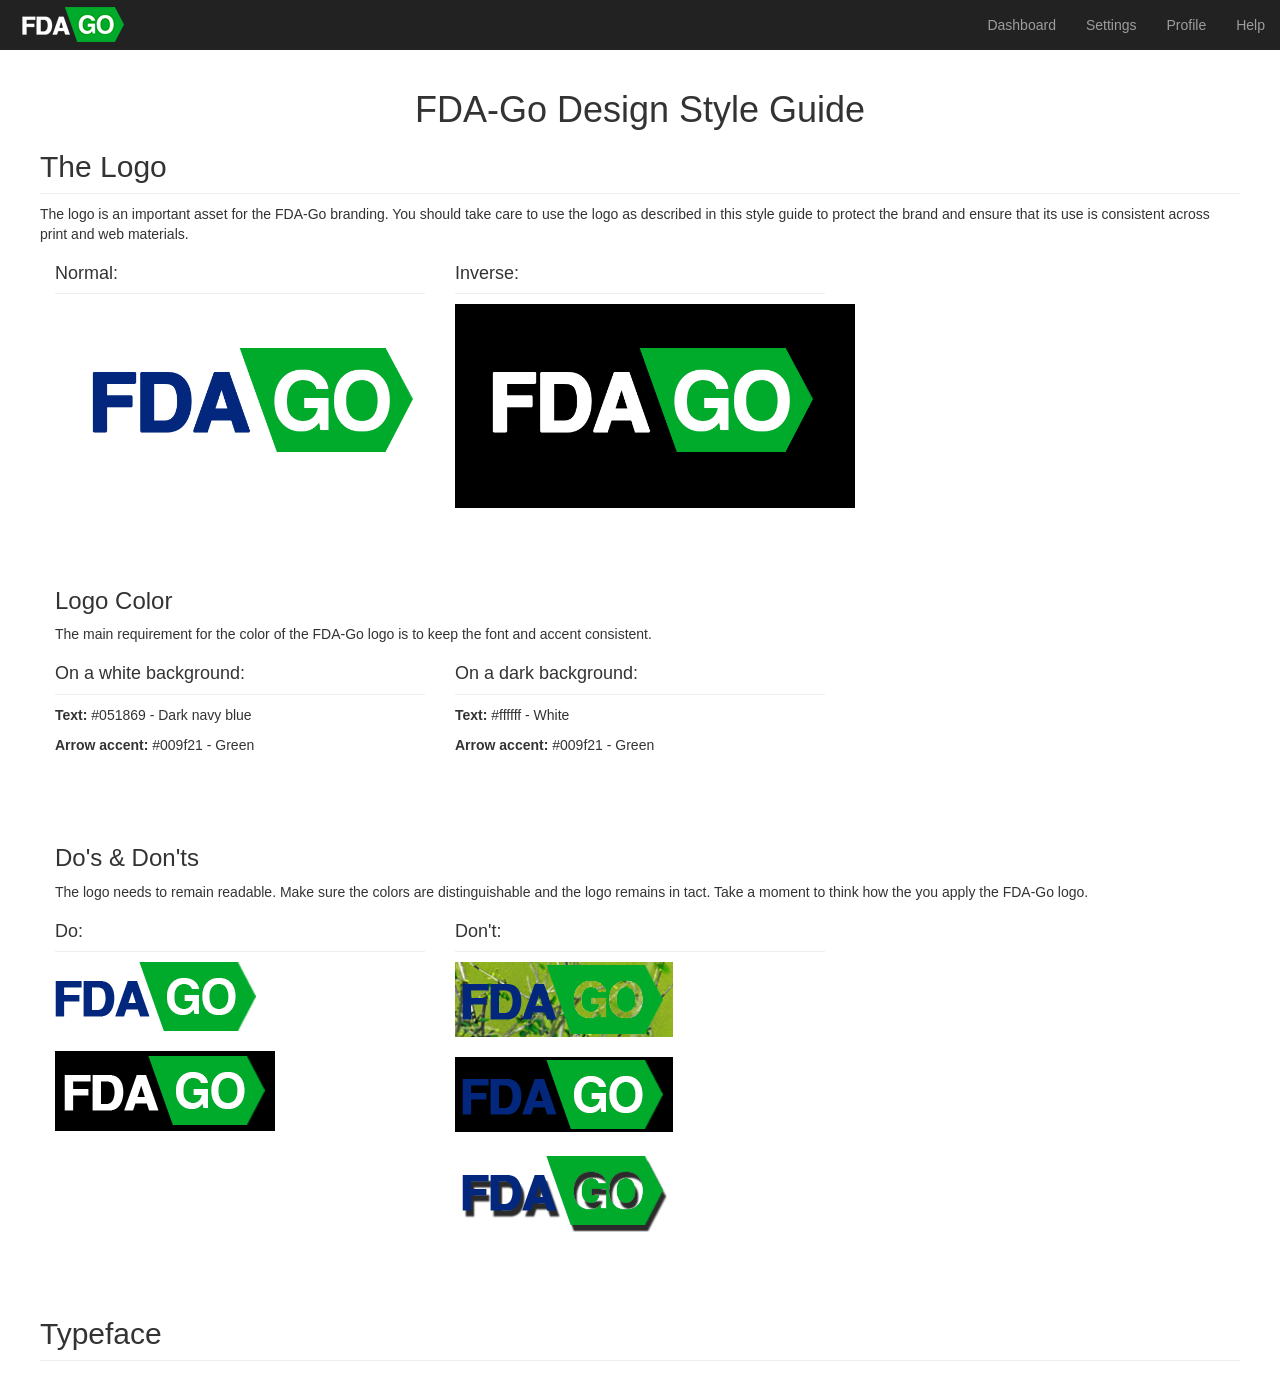
==== style-guide/index.html @ 35e18837 "updated content for style guide" ====
<!DOCTYPE html>
<html lang="en">
  <head>
    <meta charset="utf-8">
    <meta http-equiv="X-UA-Compatible" content="IE=edge">
    <meta name="viewport" content="width=device-width, initial-scale=1">
    <!-- The above 3 meta tags *must* come first in the head; any other head content must come *after* these tags -->
    <meta name="description" content="">
    <meta name="author" content="">
    <link rel="icon" href="./images/favicon.ico">

    <title>Dashboard Template for Bootstrap</title>

    <!-- Bootstrap core CSS -->
    <link href="./lib/bootstrap/css/bootstrap.min.css" rel="stylesheet">

    <!-- Custom styles for this template -->
    <link href="./styles/dashboard.css" rel="stylesheet">

    <!-- Just for debugging purposes. Don't actually copy these 2 lines! -->
    <!--[if lt IE 9]><script src="../../assets/js/ie8-responsive-file-warning.js"></script><![endif]-->
    <script src="./scripts/ie-emulation-modes-warning.js"></script>

    <!-- HTML5 shim and Respond.js for IE8 support of HTML5 elements and media queries -->
    <!--[if lt IE 9]>
      <script src="https://oss.maxcdn.com/html5shiv/3.7.2/html5shiv.min.js"></script>
      <script src="https://oss.maxcdn.com/respond/1.4.2/respond.min.js"></script>
    <![endif]-->
  </head>

  <body>

    <nav class="navbar navbar-inverse navbar-fixed-top">
      <div class="container-fluid">
        <div class="navbar-header">
          <button type="button" class="navbar-toggle collapsed" data-toggle="collapse" data-target="#navbar" aria-expanded="false" aria-controls="navbar">
            <span class="sr-only">Toggle navigation</span>
            <span class="icon-bar"></span>
            <span class="icon-bar"></span>
            <span class="icon-bar"></span>
          </button>
          <a class="navbar-brand" href="#">
            <img src="./images/fda-go-logo-s-white.png" alt="FDA Go" />
          </a>
        </div>
        <div id="navbar" class="navbar-collapse collapse">
          <ul class="nav navbar-nav navbar-right">
            <li><a href="#dashboard">Dashboard</a></li>
            <li><a href="#settings">Settings</a></li>
            <li><a href="#">Profile</a></li>
            <li><a href="#">Help</a></li>
          </ul>
        </div>
      </div>
    </nav>

    <div class="container-fluid">
      <div class="row main">
        <h1 class="center">FDA-Go Design Style Guide</h1>
        <div id="dashboard" >
          <h2 class="sub-header">The Logo</h2>

          <p>The logo is an important asset for the FDA-Go branding. You should take care to use the logo as described in this style guide to protect the brand and ensure that its use is consistent across print and web materials.</p>

          <div class="container-fluid">
            <div class="row">
              <div class="col-xs-12 col-md-4">
                <h4 class="sub-header">Normal:</h4>
                <img src="./images/fda-go-logo-xl.png" width="400px"/>
              </div>
              <div class="col-xs-6 col-md-4">
              <h4 class="sub-header">Inverse:</h4>
                <img src="./images/fda-go-logo-xl-inverse.png" width="400px"/>
              </div>
            </div><br><br><br>
            <h3>Logo Color</h3>
            <p>The main requirement for the color of the FDA-Go logo is to keep the font and accent consistent.
             <div class="row">
              <div class="col-xs-12 col-md-4">
                <h4 class="sub-header success">On a white background:</h4>
                <p><strong>Text:</strong> #051869 - Dark navy blue</p>
                <p><strong>Arrow accent:</strong> #009f21 - Green</p>
              </div>
              <div class="col-xs-6 col-md-4">
                <h4 class="sub-header error">On a dark background:</h4>
                <p><strong>Text:</strong> #ffffff - White</p>
                <p><strong>Arrow accent:</strong> #009f21 - Green</p>
              </div>
            </div><br><br><br>

            <h3>Do's &amp; Don'ts</h3>
            <p>The logo needs to remain readable. Make sure the colors are distinguishable and the logo remains in tact. Take a moment to think how the you apply the FDA-Go logo. <p>
            <div class="row">
              <div class="col-xs-12 col-md-4">
                <h4 class="sub-header success">Do:</h4>
                <img src="./images/fda-go-logo-l.png"/><br><br>
                <img src="./images/fda-go-logo-l-inverse.png"/>
              </div>
              <div class="col-xs-6 col-md-4">
              <h4 class="sub-header error">Don't:</h4>
                <img src="./images/dont-fda-go-logo-l.png"/><br><br>
                <img src="./images/dont-fda-go-logo-l-inverse.png"/><br><br>
                <img src="./images/dont-fda-go-logo-l-2.png"/>
              </div>
            </div>
          </div></div><br><br><br>


          <div id="settings">
            <h2 class="sub-header">Typeface</h2>
          </div>

          
        </div>

        

      </div>
    </div>

    <!-- Bootstrap core JavaScript
    ================================================== -->
    <!-- Placed at the end of the document so the pages load faster -->
    <script src="./lib/jquery/jquery.min.js"></script>
    <script src="./lib/bootstrap/js/bootstrap.min.js"></script>
    <!-- IE10 viewport hack for Surface/desktop Windows 8 bug -->
    <script src="./scripts/ie10-viewport-bug-workaround.js"></script>
  </body>
</html>
---- style-guide/styles/dashboard.css ----
/*
 * Base structure
 */

/* Move down content because we have a fixed navbar that is 50px tall */
body {
  padding-top: 50px;
}


/*
 * Global add-ons
 */

.sub-header {
  padding-bottom: 10px;
  border-bottom: 1px solid #eee;
}
.center {
  text-align: center;
}

/*
 * Top navigation
 * Hide default border to remove 1px line.
 */
.navbar-fixed-top {
  border: 0;
}
.navbar-brand {
  padding: 7px;
  margin-left: 0 !important;
}

/*
 * Sidebar
 */

/* Hide for mobile, show later */
.sidebar {
  display: none;
}
@media (min-width: 768px) {
  .sidebar {
    position: fixed;
    top: 51px;
    bottom: 0;
    left: 0;
    z-index: 1000;
    display: block;
    padding: 20px;
    overflow-x: hidden;
    overflow-y: auto; /* Scrollable contents if viewport is shorter than content. */
    background-color: #f5f5f5;
    border-right: 1px solid #eee;
  }
}

/* Sidebar navigation */
.nav-sidebar {
  margin-right: -21px; /* 20px padding + 1px border */
  margin-bottom: 20px;
  margin-left: -20px;
}
.nav-sidebar > li > a {
  padding-right: 20px;
  padding-left: 20px;
}
.nav-sidebar > .active > a,
.nav-sidebar > .active > a:hover,
.nav-sidebar > .active > a:focus {
  color: #fff;
  background-color: #428bca;
}


/*
 * Main content
 */

.main {
  padding: 20px;
}
@media (min-width: 768px) {
  .main {
    padding-right: 40px;
    padding-left: 40px;
  }
}
.main .page-header {
  margin-top: 0;
}


/*
 * Placeholder dashboard ideas
 */

.placeholders {
  margin-bottom: 30px;
  text-align: center;
}
.placeholders h4 {
  margin-bottom: 0;
}
.placeholder {
  margin-bottom: 20px;
}
.placeholder img {
  display: inline-block;
  border-radius: 50%;
}
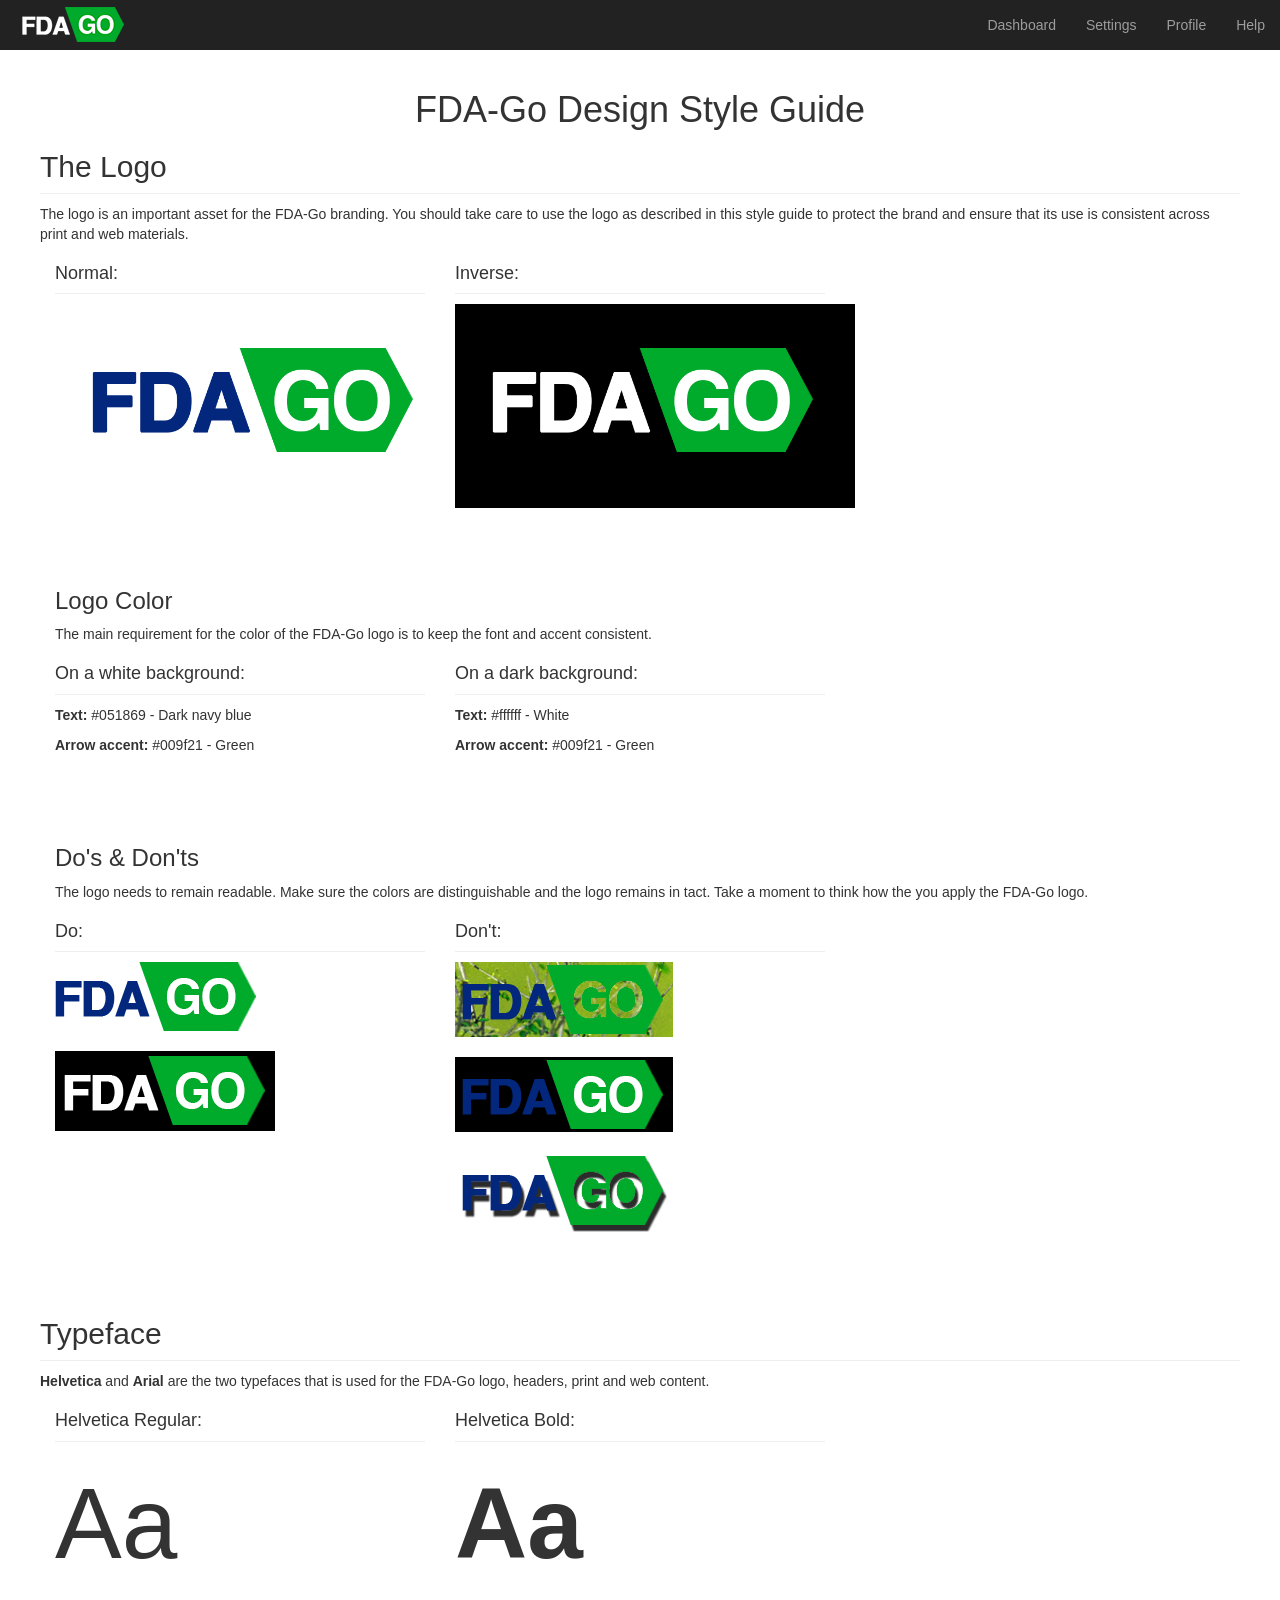
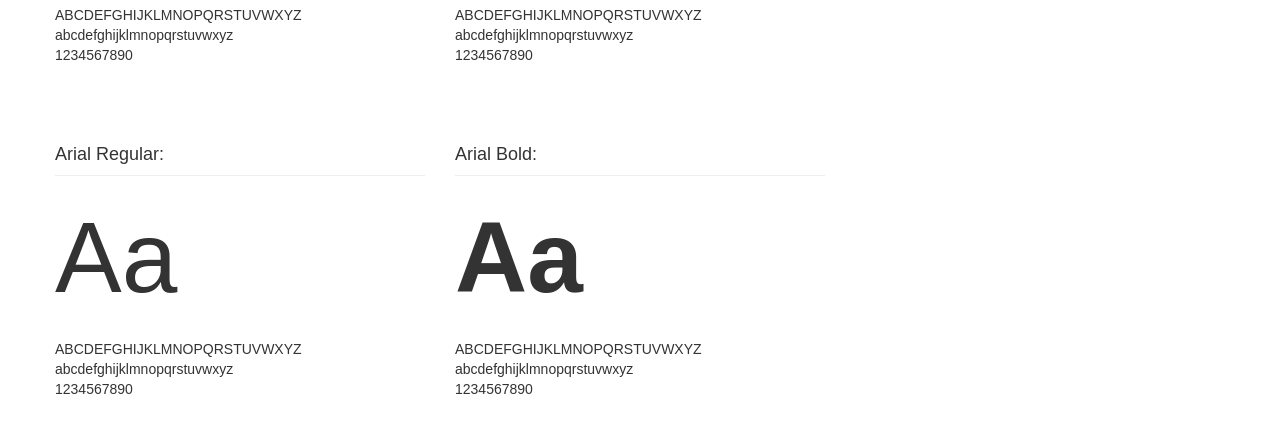
==== commit c570c962: "Added fonts and colors" ====
--- a/style-guide/index.html
+++ b/style-guide/index.html
@@ -109,9 +109,55 @@
 
           <div id="settings">
             <h2 class="sub-header">Typeface</h2>
+            <p><strong>Helvetica</strong> and <strong>Arial</strong> are the two typefaces that is used for the FDA-Go logo, headers, print and web content.</p>
+
+            <div class="container-fluid">
+              <div class="row">
+                <div class="col-xs-12 col-md-4">
+                  <h4 class="sub-header">Helvetica Regular:</h4>
+                  <div class="type-h-reg">
+                    <p><span>Aa</span></p>
+                    <p>ABCDEFGHIJKLMNOPQRSTUVWXYZ<br>
+                      abcdefghijklmnopqrstuvwxyz<br>
+                      1234567890</p>
+                  </div>
+                </div>
+                <div class="col-xs-6 col-md-4">
+                  <h4 class="sub-header">Helvetica Bold:</h4>
+                  <div class="type-h-bold">
+                    <p><span>Aa</span></p>
+                    <p>ABCDEFGHIJKLMNOPQRSTUVWXYZ<br>
+                      abcdefghijklmnopqrstuvwxyz<br>
+                      1234567890</p>
+                  </div>
+                </div>
+              </div>
+
+              <br><br><br>
+              <div class="row">
+                <div class="col-xs-12 col-md-4">
+                  <h4 class="sub-header">Arial Regular:</h4>
+                  <div class="type-a-reg">
+                    <p><span>Aa</span></p>
+                    <p>ABCDEFGHIJKLMNOPQRSTUVWXYZ<br>
+                      abcdefghijklmnopqrstuvwxyz<br>
+                      1234567890</p>
+                  </div>
+                </div>
+                <div class="col-xs-6 col-md-4">
+                  <h4 class="sub-header">Arial Bold:</h4>
+                  <div class="type-a-bold">
+                    <p><span>Aa</span></p>
+                    <p>ABCDEFGHIJKLMNOPQRSTUVWXYZ<br>
+                      abcdefghijklmnopqrstuvwxyz<br>
+                      1234567890</p>
+                  </div>
+                </div>
+              </div>
+            </div>
           </div>
 
-          
+
         </div>
 
         
--- a/style-guide/styles/dashboard.css
+++ b/style-guide/styles/dashboard.css
@@ -91,6 +91,20 @@
   margin-top: 0;
 }
 
+.type-h-reg span,
+.type-h-bold span,
+.type-a-reg span,
+.type-a-bold span{
+  font-size: 100px;
+}
+.type-h-bold span,
+.type-a-bold span{
+  font-weight: bold;
+}
+.type-a-reg span, .type-a-bold span {
+  font-family: "Arial";
+}
+
 
 /*
  * Placeholder dashboard ideas
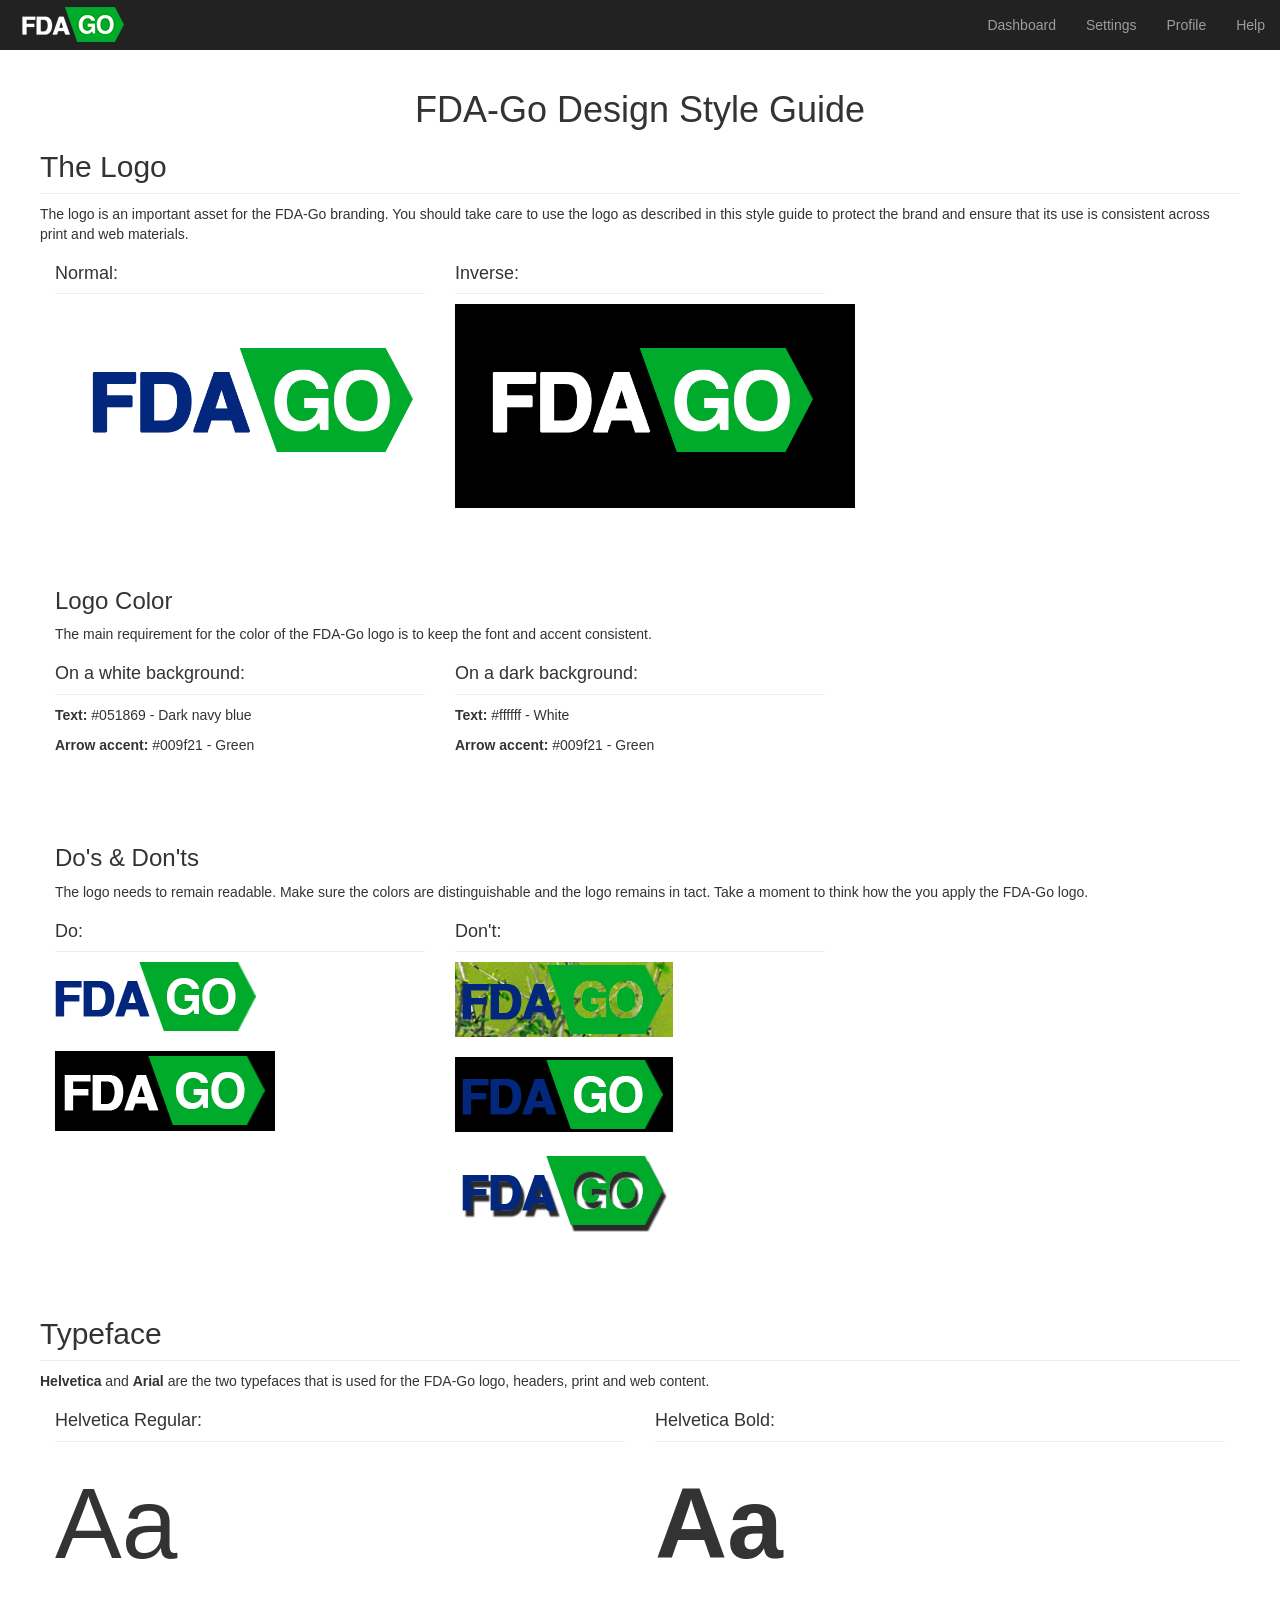
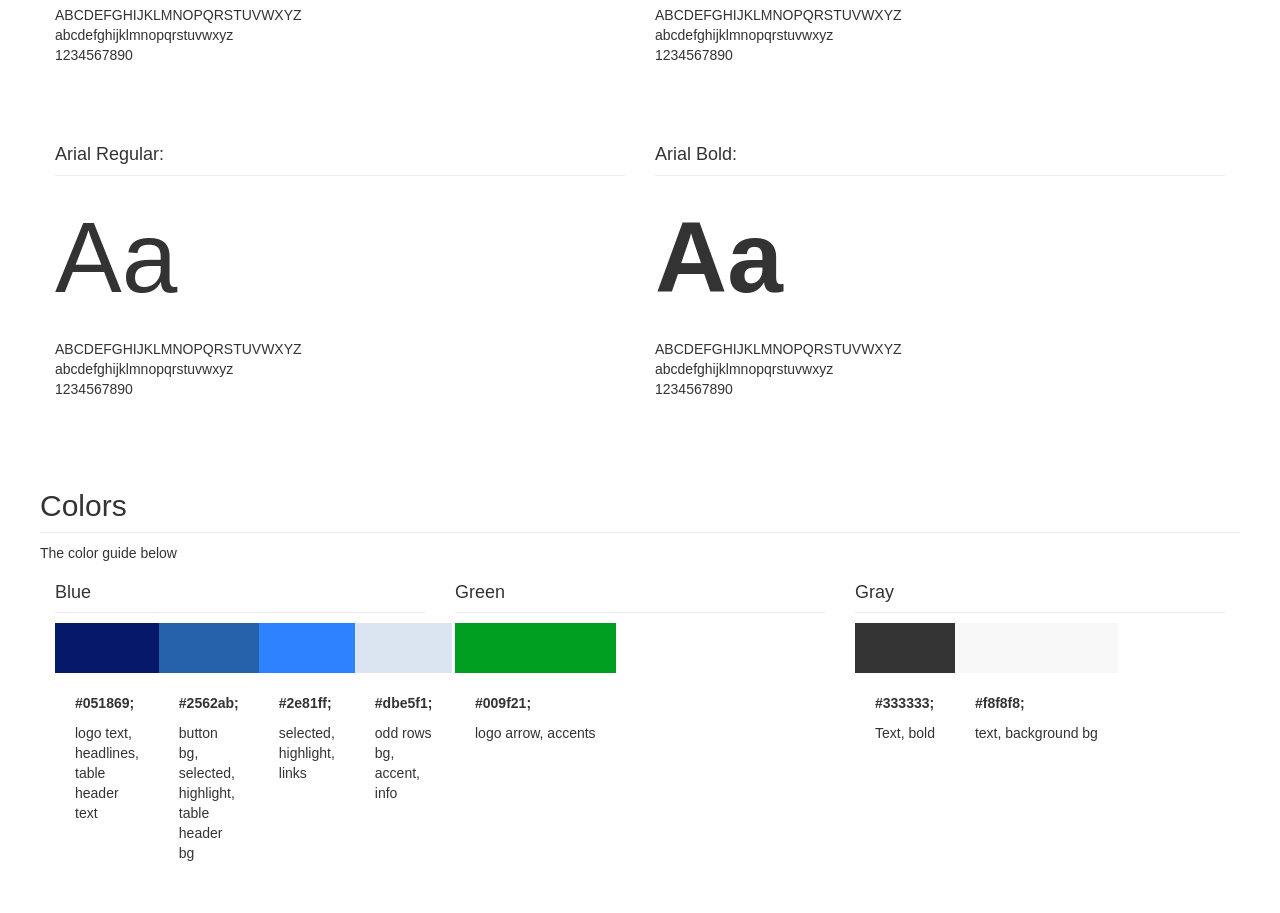
==== commit 3602b01b: "Added color guide." ====
--- a/style-guide/index.html
+++ b/style-guide/index.html
@@ -113,7 +113,7 @@
 
             <div class="container-fluid">
               <div class="row">
-                <div class="col-xs-12 col-md-4">
+                <div class="col-xs-12 col-md-6">
                   <h4 class="sub-header">Helvetica Regular:</h4>
                   <div class="type-h-reg">
                     <p><span>Aa</span></p>
@@ -122,7 +122,7 @@
                       1234567890</p>
                   </div>
                 </div>
-                <div class="col-xs-6 col-md-4">
+                <div class="col-xs-6 col-md-6">
                   <h4 class="sub-header">Helvetica Bold:</h4>
                   <div class="type-h-bold">
                     <p><span>Aa</span></p>
@@ -135,7 +135,7 @@
 
               <br><br><br>
               <div class="row">
-                <div class="col-xs-12 col-md-4">
+                <div class="col-xs-12 col-md-6">
                   <h4 class="sub-header">Arial Regular:</h4>
                   <div class="type-a-reg">
                     <p><span>Aa</span></p>
@@ -144,7 +144,7 @@
                       1234567890</p>
                   </div>
                 </div>
-                <div class="col-xs-6 col-md-4">
+                <div class="col-xs-6 col-md-6">
                   <h4 class="sub-header">Arial Bold:</h4>
                   <div class="type-a-bold">
                     <p><span>Aa</span></p>
@@ -155,9 +155,66 @@
                 </div>
               </div>
             </div>
+          </div><br><br><br>
+
+          <div id="colors">
+            <h2 class="sub-header">Colors</h2>
+            <p>The color guide below </p>
+
+            <div class="container-fluid">
+              <div class="row">
+                <div class="col-xs-12 col-md-4">
+                  <h4 class="sub-header">Blue</h4>
+                  <table>
+                    <thead>
+                      <th class="blue1"></th>
+                      <th class="blue2"></th>
+                      <th class="blue3"></th>
+                      <th class="blue4"></th>
+                    <thead>
+                    <tbody>
+                      <tr>
+                        <td><p><strong>#051869;</strong></p><p>logo text, headlines, table header text</td>
+                        <td><p><strong>#2562ab;</strong></p><p>button bg, selected, highlight, table header bg</p></td>
+                        <td><p><strong>#2e81ff;</strong></p><p>selected, highlight, links</p></td>
+                        <td><p><strong>#dbe5f1;</strong></p><p>odd rows bg, accent, info</p></td>
+                      </tr>
+                    </tbody>
+                  </table>
+                </div>
+                <div class="col-xs-12 col-md-4">
+                  <h4 class="sub-header">Green</h4>
+                  <table>
+                    <thead>
+                      <th class="green1"></th>
+                    <thead>
+                    <tbody>
+                      <tr>
+                        <td><p><strong>#009f21;</strong></p>logo arrow, accents<p></p></td>
+                      </tr>
+                    </tbody>
+                  </table>
+                </div>
+                <div class="col-xs-12 col-md-4">
+                  <h4 class="sub-header">Gray</h4>
+                  <table>
+                    <thead>
+                      <th class="gray1"></th>
+                      <th class="gray2"></th>
+                    <thead>
+                    <tbody>
+                      <tr>
+                        <td><p><strong>#333333;</strong></p>Text, bold<p></p></td>
+                        <td><p><strong>#f8f8f8;</strong></p>text, background bg<p></p></td>
+                      </tr>
+                    </tbody>
+                  </table>
+                </div>
+                
+
+              </div>
+            </div>
           </div>
-
-
         </div>
 
         
--- a/style-guide/styles/dashboard.css
+++ b/style-guide/styles/dashboard.css
@@ -19,6 +19,28 @@
 .center {
   text-align: center;
 }
+.blue1 {
+  background-color: #051869;
+}
+.blue2 {
+  background-color: #2562ab;
+}
+.blue3 {
+  background-color: #2e81ff;
+}
+.blue4 {
+  background-color: #dbe5f1;
+}
+.gray1 {
+  background-color: #333333;
+}
+.gray2 {
+  background-color: #f8f8f8;
+}
+.green1{
+  background-color: #009f21;
+}
+
 
 /*
  * Top navigation
@@ -105,6 +127,14 @@
   font-family: "Arial";
 }
 
+#colors th {
+  height: 50px;
+}
+#colors td{
+  padding: 20px;
+  vertical-align: top;
+}
+
 
 /*
  * Placeholder dashboard ideas
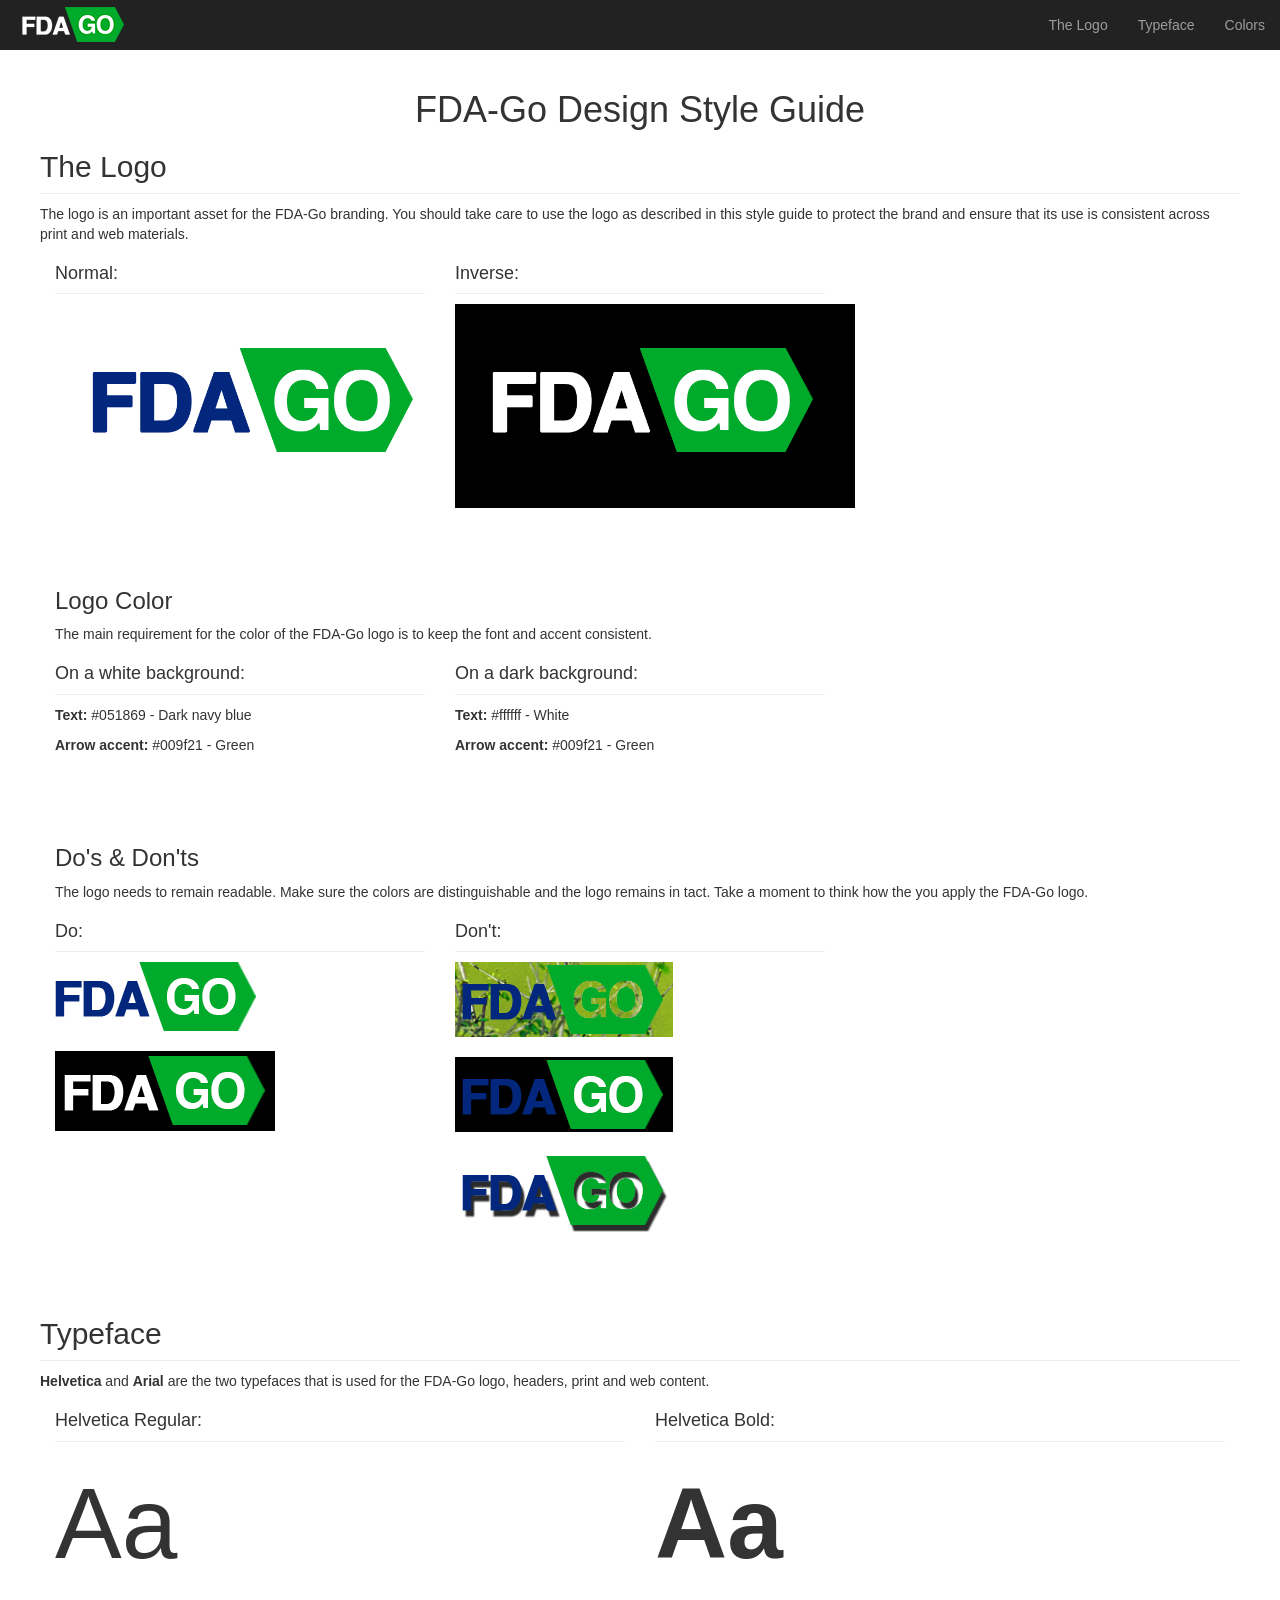
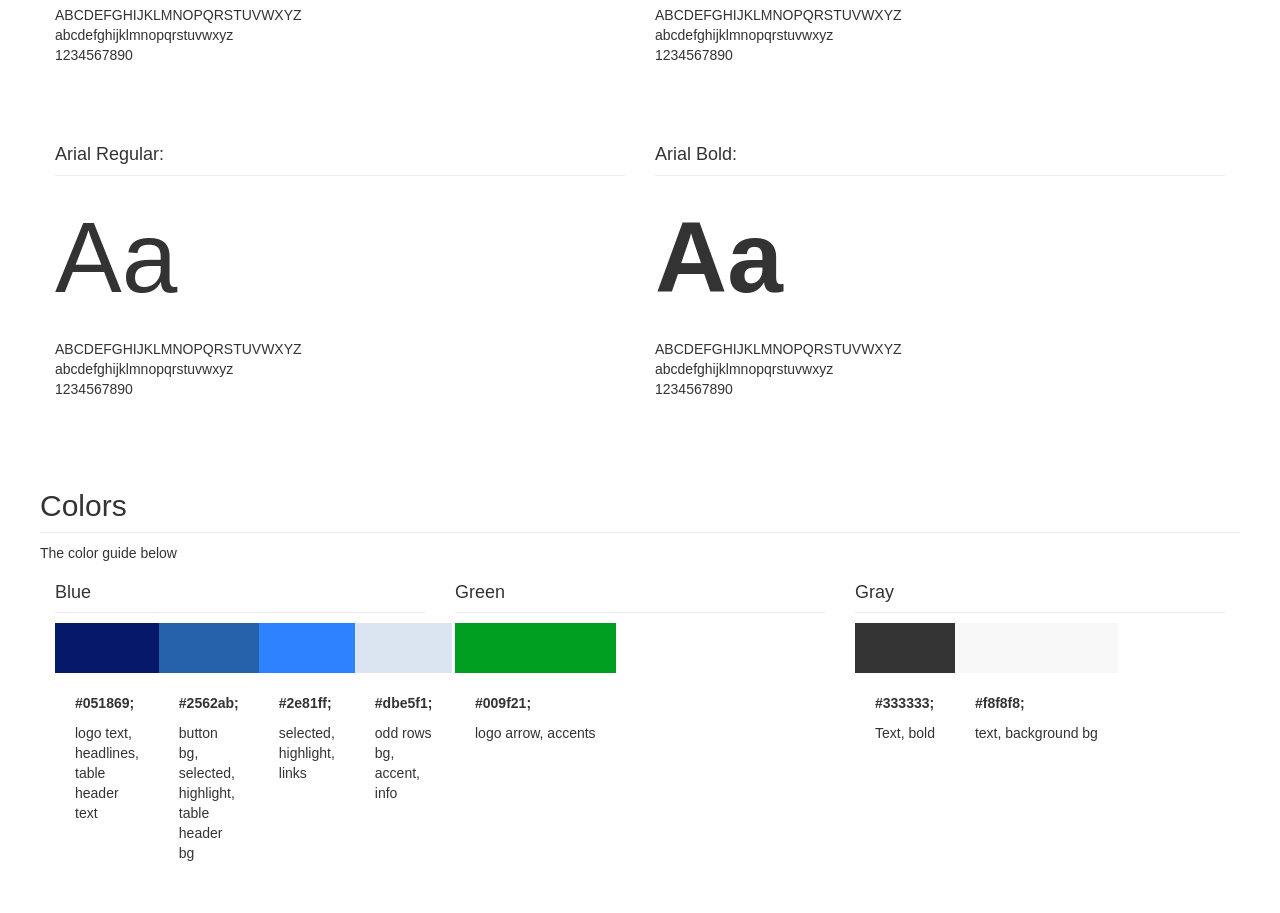
==== commit 27edbc21: "Updated nav links" ====
--- a/style-guide/index.html
+++ b/style-guide/index.html
@@ -46,10 +46,9 @@
         </div>
         <div id="navbar" class="navbar-collapse collapse">
           <ul class="nav navbar-nav navbar-right">
-            <li><a href="#dashboard">Dashboard</a></li>
-            <li><a href="#settings">Settings</a></li>
-            <li><a href="#">Profile</a></li>
-            <li><a href="#">Help</a></li>
+            <li><a href="#logo">The Logo</a></li>
+            <li><a href="#settings">Typeface</a></li>
+            <li><a href="#colors">Colors</a></li>
           </ul>
         </div>
       </div>
@@ -58,7 +57,7 @@
     <div class="container-fluid">
       <div class="row main">
         <h1 class="center">FDA-Go Design Style Guide</h1>
-        <div id="dashboard" >
+        <div id="logo" >
           <h2 class="sub-header">The Logo</h2>
 
           <p>The logo is an important asset for the FDA-Go branding. You should take care to use the logo as described in this style guide to protect the brand and ensure that its use is consistent across print and web materials.</p>
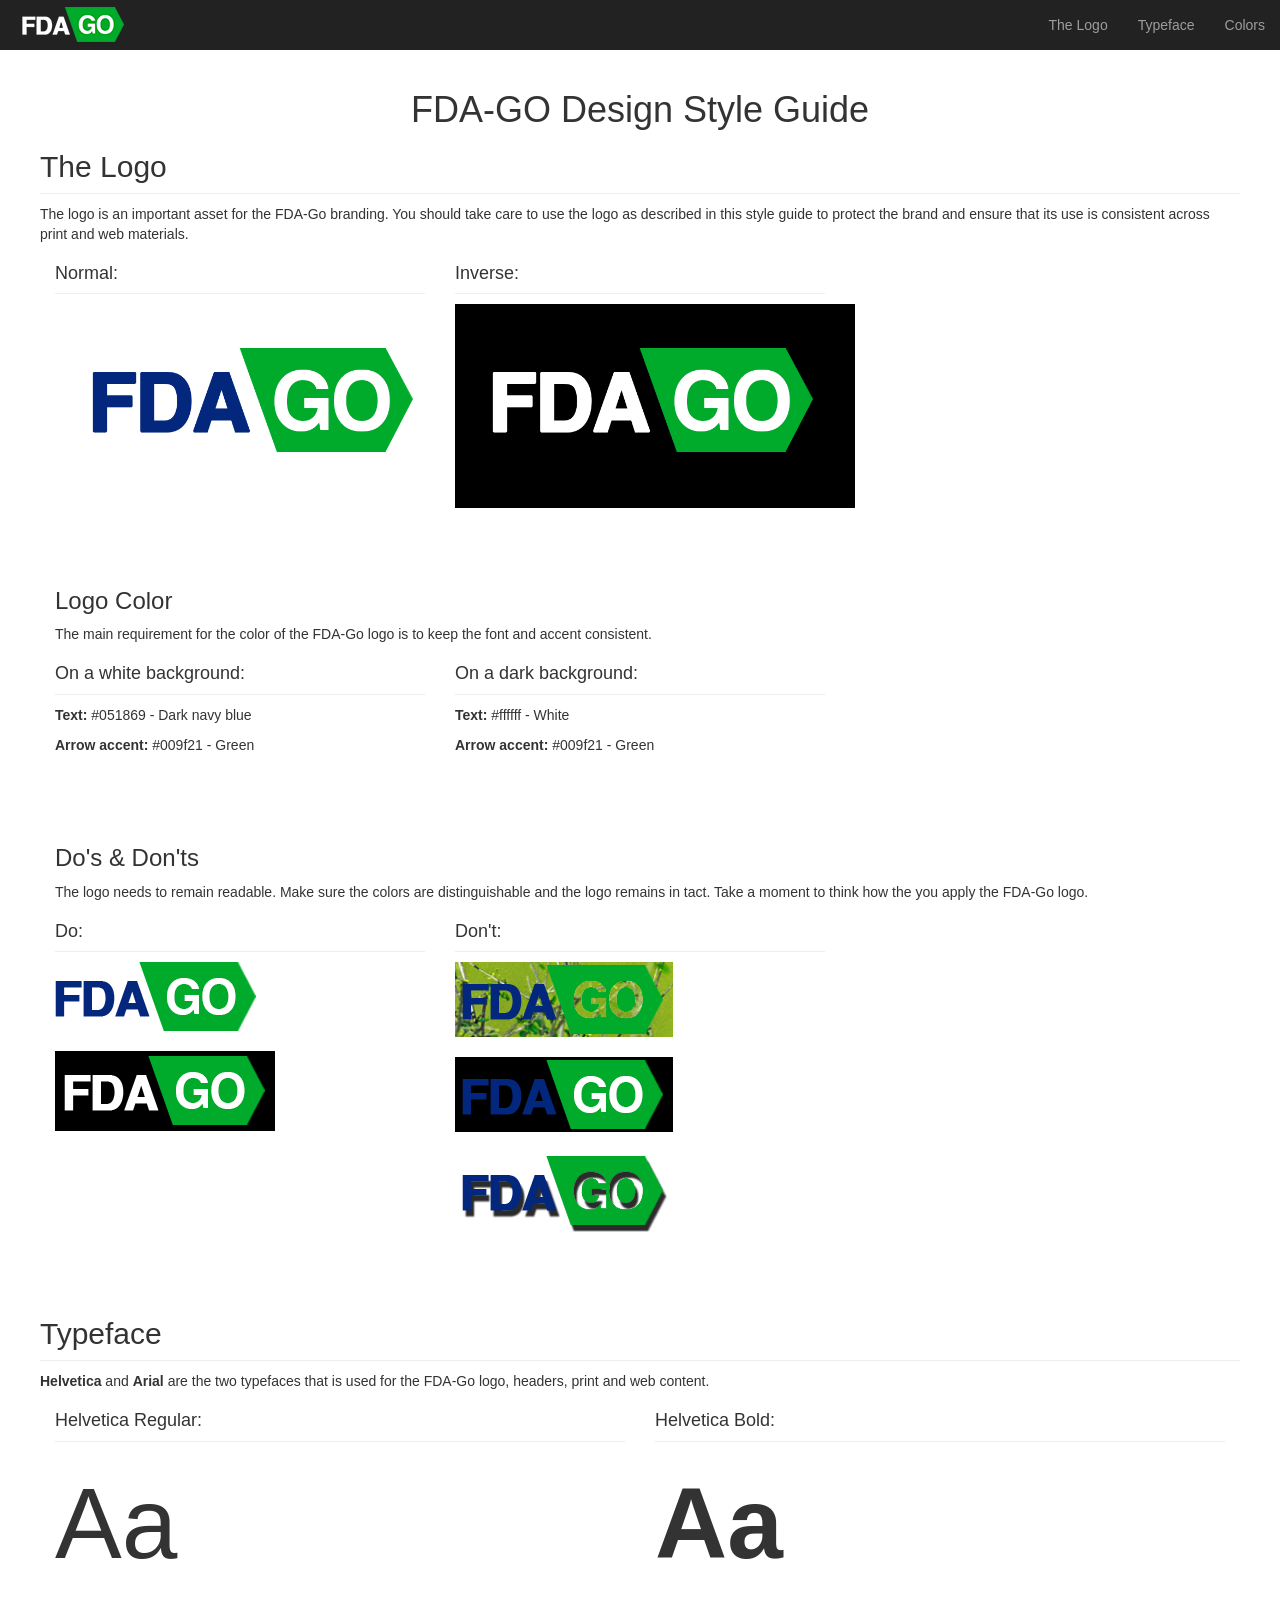
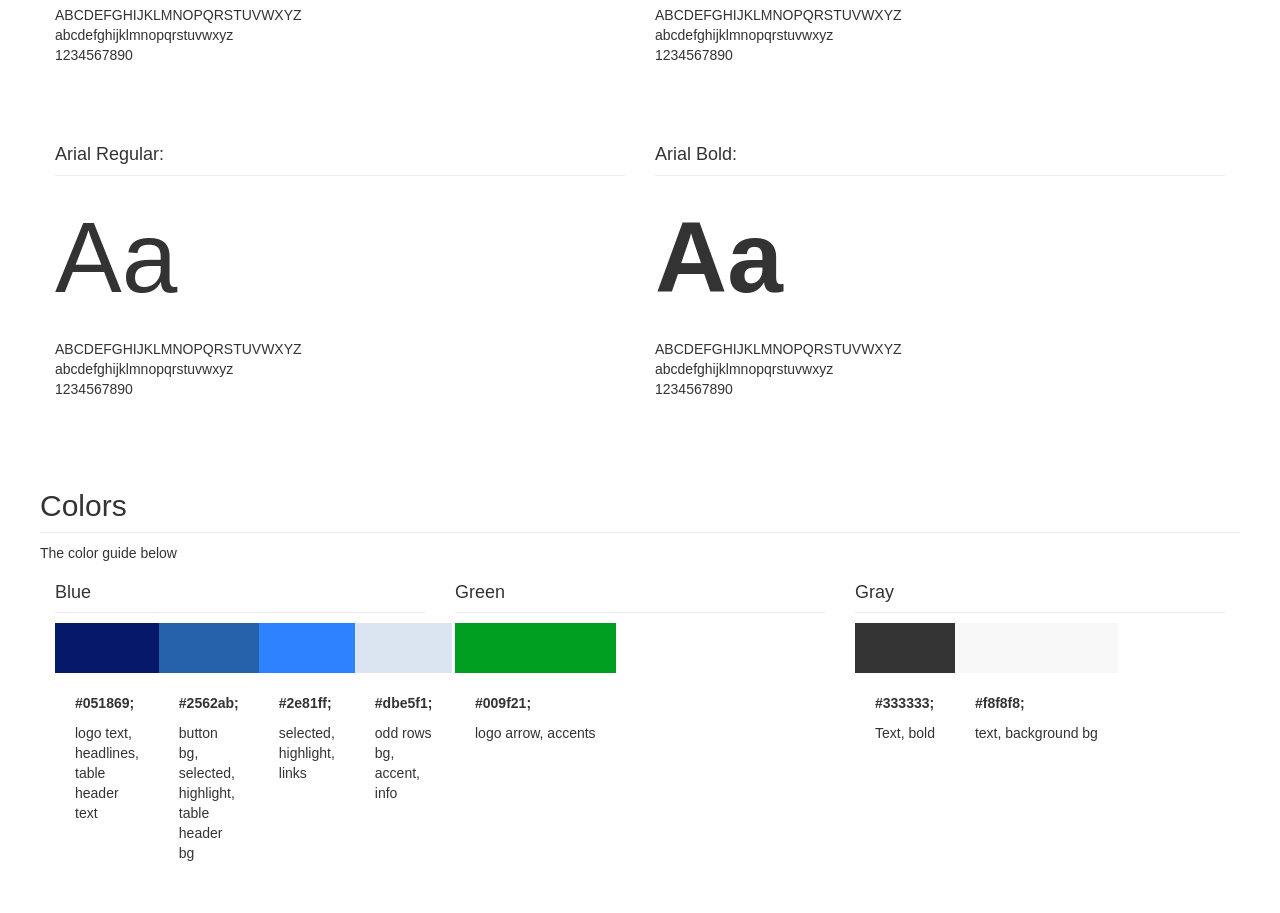
==== commit 427ba357: "Updated FDA-GO" ====
--- a/style-guide/index.html
+++ b/style-guide/index.html
@@ -10,7 +10,7 @@
     <meta name="author" content="">
     <link rel="icon" href="./images/favicon.ico">
 
-    <title>Dashboard Template for Bootstrap</title>
+    <title>FDA-GO Style Guide</title>
 
     <!-- Bootstrap core CSS -->
     <link href="./lib/bootstrap/css/bootstrap.min.css" rel="stylesheet">
@@ -56,7 +56,7 @@
 
     <div class="container-fluid">
       <div class="row main">
-        <h1 class="center">FDA-Go Design Style Guide</h1>
+        <h1 class="center">FDA-GO Design Style Guide</h1>
         <div id="logo" >
           <h2 class="sub-header">The Logo</h2>
 
@@ -209,8 +209,7 @@
                     </tbody>
                   </table>
                 </div>
-                
-
+              
               </div>
             </div>
           </div>
